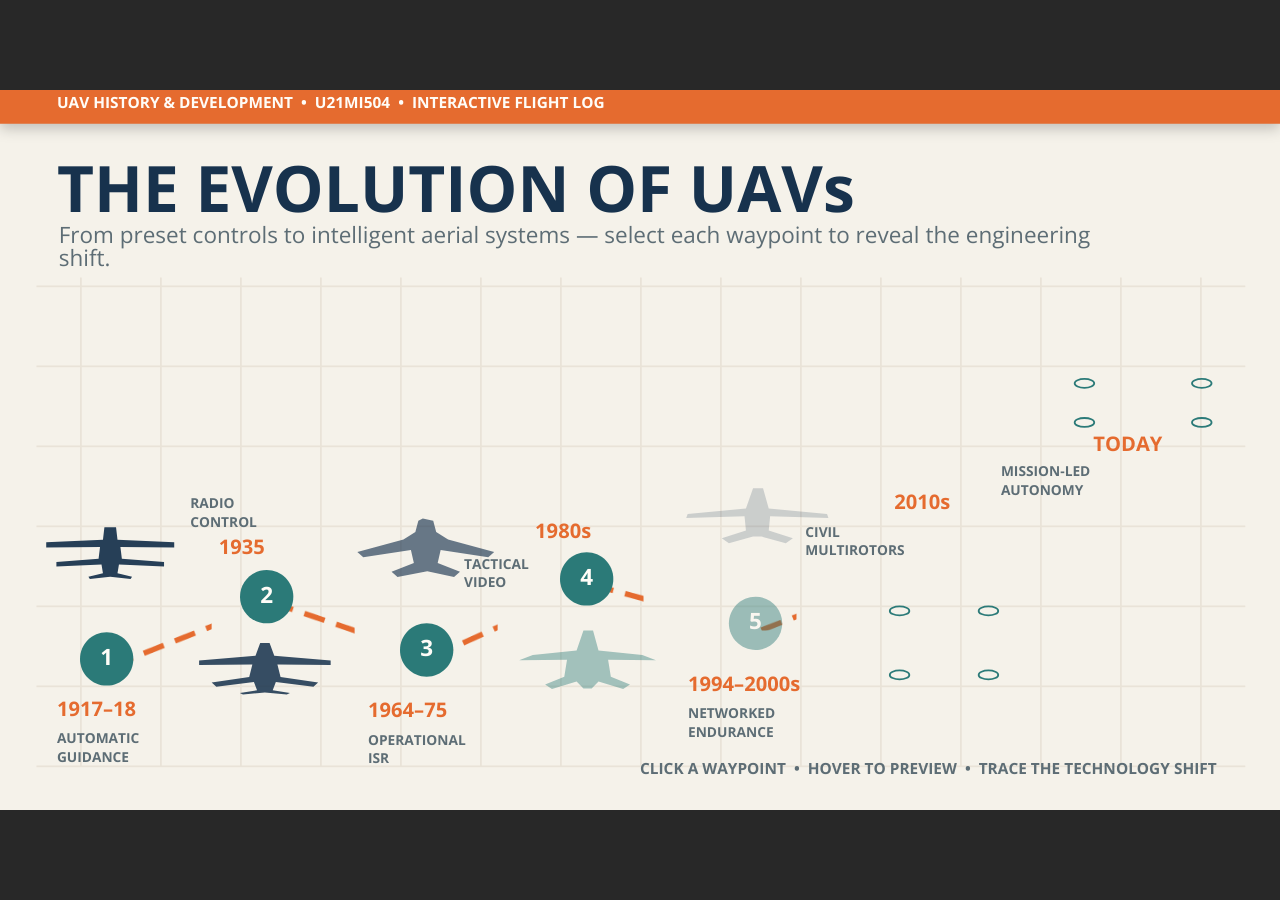
==== modules/01-uav-history/story.html @ cf92352a "Add course home page and UAV History module" ====
﻿<!doctype html>
<html lang="en-US">
<head>
  <meta charset="utf-8">
  <!-- Created using Storyline 360 x64 - http://www.articulate.com  -->
  <!-- version: 3.122.37526.0 -->
  <title>UAV HISTORY &amp; DEVELOPMENT</title>
  <meta http-equiv="x-ua-compatible" content="IE=edge"/>
  <meta name="viewport" content="width=device-width,initial-scale=1,user-scalable=no,shrink-to-fit=no,minimal-ui"/>
  <meta name="apple-mobile-web-app-capable" content="yes"/>
  <style>
    html, body { height: 100%; padding: 0; margin: 0 }
    #app { height: 100%; width: 100%; }
  </style>

  <script>
    window.DS = {};
    window.globals = {
      DATA_PATH_BASE: '',
      HAS_FRAME: true,
      HAS_SLIDE: true,

      lmsPresent: false,
      tinCanPresent: false,
      cmi5Present: false,
      aoSupport: false,
      scale: 'Scaled',
      captureRc: false,
      browserSize: 'optimal',
      bgColor: '#282828',
      features: 'DropInBase,JsInteractions,LoadPromiseUpgrade,Localization,LocalizationImage,MediaPromiseUpgrade,PlayerMemoryEnhancements,ResumePromiseUpgrade,SlideLevelScale',
      themeName: 'unified',
      preloaderColor: '#FFFFFF',
      suppressAnalytics: false,
      productChannel: 'stable',
      publishSource: 'storyline',
      aid: 'aid|cc91b83f-1be4-5f2a-9806-7412a859380a',
      cid: 'afd749f9-b940-49ea-b0d3-0748b51dc764',
      playerVersion: '3.122.37526.0',
      publishTimestamp: '2026-07-24T17:22:02.7884748Z',
      maxIosVideoElements: 10,
      connectionSettings: { message: 'You%20are%20offline.%20Trying%20to%20reconnect...', useDarkTheme: false, mode: 'disabled' },
      hasFeature: function(feature) {
        return this.features.split(',').includes(feature);
      },
      
      parseParams: function(qs) {
        if (window.globals.parsedParams != null) {
          return window.globals.parsedParams;
        }
        qs = (qs || window.location.search.substr(1)).split('+').join(' ');
        var params = {},
            tokens,
            re = /[?&]?([^=]+)=([^&]*)/g;

        while (tokens = re.exec(qs)) {
          params[decodeURIComponent(tokens[1]).trim()] =
            decodeURIComponent(tokens[2]).trim();
        }
        window.globals.parsedParams = params;
        return params;
      }

    };

    if (window.flagsUnderTest != null) {
      window.globals.features = window.flagsUnderTest.reduce((accum, feature) => {
        if (!accum.includes(feature)) {
          accum.push(feature);
        }
        return accum;
      }, window.globals.features.split(',')).join();
    }
  </script>
  <script>
    var isIe11 = ('ActiveXObject' in window || window.MSBlobBuilder != null)
      && window.msCrypto != null && !window.ActiveXObject;
    if (isIe11) {
      window.globals.unsupportedBrowser = true;
      document.write(atob('[base64]'));
    }
  </script>

  <script>
    if (window.globals.hasFeature('Localization')) {
      
      
    }
  </script>

  
  
  <script>window.THREE = { };</script>
  
</head>
<body style="background: #282828" class="cs-HTML theme-unified">
  <!-- 360 -->
  <script>!function(){var e,i=/iPhone/i,o=/iPod/i,n=/iPad/i,t=/\biOS-universal(?:.+)Mac\b/i,r=/\bAndroid(?:.+)Mobile\b/i,a=/Android/i,d=/(?:SD4930UR|\bSilk(?:.+)Mobile\b)/i,p=/Silk/i,l=/Windows Phone/i,u=/\bWindows(?:.+)ARM\b/i,b=/BlackBerry/i,s=/BB10/i,c=/Opera Mini/i,f=/\b(CriOS|Chrome)(?:.+)Mobile/i,h=/Mobile(?:.+)Firefox\b/i,v=function(e){return void 0!==e&&"MacIntel"===e.platform&&"number"==typeof e.maxTouchPoints&&e.maxTouchPoints>1&&"undefined"==typeof MSStream};e=function(e){var m={userAgent:"",platform:"",maxTouchPoints:0};e||"undefined"==typeof navigator?"string"==typeof e?m.userAgent=e:e&&e.userAgent&&(m={userAgent:e.userAgent,platform:e.platform,maxTouchPoints:e.maxTouchPoints||0}):m={userAgent:navigator.userAgent,platform:navigator.platform,maxTouchPoints:navigator.maxTouchPoints||0};var g=m.userAgent,y=g.split("[FBAN");void 0!==y[1]&&(g=y[0]),void 0!==(y=g.split("Twitter"))[1]&&(g=y[0]);var A=function(e){return function(i){return i.test(e)}}(g),w={apple:{phone:A(i)&&!A(l),ipod:A(o),tablet:!A(i)&&(A(n)||v(m))&&!A(l),universal:A(t),device:(A(i)||A(o)||A(n)||A(t)||v(m))&&!A(l)},amazon:{phone:A(d),tablet:!A(d)&&A(p),device:A(d)||A(p)},android:{phone:!A(l)&&A(d)||!A(l)&&A(r),tablet:!A(l)&&!A(d)&&!A(r)&&(A(p)||A(a)),device:!A(l)&&(A(d)||A(p)||A(r)||A(a))||A(/\bokhttp\b/i)},windows:{phone:A(l),tablet:A(u),device:A(l)||A(u)},other:{blackberry:A(b),blackberry10:A(s),opera:A(c),firefox:A(h),chrome:A(f),device:A(b)||A(s)||A(c)||A(h)||A(f)},any:!1,phone:!1,tablet:!1};return w.any=w.apple.device||w.android.device||w.windows.device||w.other.device,w.phone=w.apple.phone||w.android.phone||w.windows.phone,w.tablet=w.apple.tablet||w.android.tablet||w.windows.tablet,w}(),"object"==typeof exports&&"undefined"!=typeof module?module.exports=e:"function"==typeof define&&define.amd?define((function(){return e})):this.isMobile=e}();
    window.isMobile.apple.tablet = window.isMobile.apple.tablet ||
      (navigator.platform === 'MacIntel' && navigator.maxTouchPoints > 1);
    window.isMobile.apple.device = window.isMobile.apple.device || window.isMobile.apple.tablet;
    window.isMobile.tablet = window.isMobile.tablet || window.isMobile.apple.tablet;
    window.isMobile.any = window.isMobile.any || window.isMobile.apple.tablet;
  </script>

  <div id="focus-sink" tabindex="-1"></div>

  <div id="preso"></div>
  <script>
    (function() {

      var classTypes = [ 'desktop', 'mobile', 'phone', 'tablet' ];

      var addDeviceClasses = function(prefix, testObj) {
        var curr, i;
        for (i = 0; i < classTypes.length; i++) {
          curr = classTypes[i];
          if (testObj[curr]) {
            document.body.classList.add(prefix + curr);
          }
        }
      };

      var params = window.globals.parseParams(),
          isDevicePreview = params.devicepreview === '1',
          isPhoneOverride = params.deviceType === 'phone' || (isDevicePreview && params.phone == '1'),
          isTabletOverride = (params.deviceType === 'tablet' || isDevicePreview) && !isPhoneOverride,
          isMobileOverride = isPhoneOverride || isTabletOverride;

      var deviceView = {
        desktop: !window.isMobile.any && !isMobileOverride,
        mobile: window.isMobile.any || isMobileOverride,
        phone: isPhoneOverride || (window.isMobile.phone && !isTabletOverride),
        tablet: isTabletOverride || window.isMobile.tablet
      };

      window.globals.deviceView = deviceView;
      window.isMobile.desktop = !window.isMobile.any;
      window.isMobile.mobile = window.isMobile.any;

      addDeviceClasses('view-', deviceView);

    })();
  </script>
  
  <script src='story_content/triggers.js' type=text/javascript></script>
<script src='story_content/user.js' type=text/javascript></script>
  <div class="slide-loader"></div>

  <script>
    var doc = document, loader = doc.body.querySelector('.slide-loader'); [ 1, 2, 3 ].forEach(function(n) { var d = doc.createElement('div'); d.style.backgroundColor = window.globals.preloaderColor; d.classList.add('mobile-loader-dot'); d.classList.add('dot' + n); loader.appendChild(d); });
  </script>

  <div class="mobile-load-title-overlay" style="display: none">
    <div class="mobile-load-title">UAV HISTORY &amp; DEVELOPMENT</div>
  </div>

  <div class="mobile-chrome-warning"></div>

  
<style>
  .warn-connection-dialog {
    display: none;
    background: transparent;
    pointer-events: all;
    position: fixed;
    left: 0;
    top: 0;
    width: 100%;
    height: 100%;
    z-index: 999;
  }

  .warn-connection-content {
    pointer-events: all;
    border-radius: 4px;
    background: white;
    border: 1px solid #E7E7E7;
    color: #333333;
    box-shadow: 0 2px 4px rgba(0, 0, 0, 0.25);
    transition: all 150ms ease-out;
    position: absolute;
    white-space: nowrap;
  }

  .view-phone.is-landscape .warn-connection-content {
    left: 23px;
    bottom: 23px;
  }

  .view-tablet.is-landscape .warn-connection-content {
    left: 50%;
    top: 20px;
    transform: translateX(-50%);
  }

  .view-mobile.is-portrait .warn-connection-content {
    transform: translate(-50%, calc(-100% - 15px));
  }

  .warn-connection-content p {
    display: inline-block;
    margin: 0 8px 0 0;
    line-height: 33px;
    font-size: 11px;
  }

  .warn-connection-content svg {
    position: relative;
    vertical-align: middle;
    margin: 0 2px 2px 8px;
  }

  .view-desktop .warn-connection-content {
    left: 1.5em;
    bottom: 1.5em;
  }

  .view-desktop .warn-connection-content p {
    font-size: 1.1em;
  }

  .is-offline .warn-connection-dialog {
    display: block;
  }

  .is-offline .cs-panel * {
    pointer-events: none !important;
  }

  .is-offline .cs-panel {
    pointer-events: all !important;
  }

  .is-offline #nav-controls * {
    pointer-events: none !important;
  }

  .is-offline #nav-controls {
    pointer-events: all !important;
  }
</style>

<div class="warn-connection-dialog" role="alertdialog" aria-modal="true" tabindex="0" aria-labelledby="warn-connection-message">
  <div class="warn-connection-content">
    <svg width="17" height="15" viewBox="0 0 17 15" xmlns="http://www.w3.org/2000/svg">
      <path fill="#8F0000" stroke="white" d="M16.07,12.98 L15.88,12.23 L9.51,1.21 C8.97,0.26,7.6,0.26,7.06,1.21 L0.69,12.23 C0.15,13.16,0.81,14.36,1.91,14.36 H14.65 C15.47,14.36,16.05,13.7,16.07,12.98 Z"/>
      <path fill="white" stroke="white" d="M8.58,5.5 C8.35,5.28,8.5,5.35,8.21,5.32 C8.09,5.35,7.97,5.49,7.96,5.67 C7.97,5.79,7.98,5.92,7.98,6.04 L7.98,6.04 C7.99,6.17,8,6.31,8.01,6.43 L8.01,6.44 C8.03,6.92,8.06,7.41,8.09,7.9 L8.09,7.9 C8.12,8.39,8.14,8.88,8.17,9.37 C8.17,9.39,8.18,9.42,8.2,9.44 C8.23,9.46,8.25,9.47,8.28,9.47 C8.31,9.47,8.34,9.46,8.35,9.44 C8.37,9.43,8.38,9.4,8.39,9.35 L8.39,9.34 C8.39,9.24,8.4,9.15,8.4,9.05 L8.4,9.05 C8.41,8.96,8.41,8.86,8.42,8.75 C8.43,8.44,8.45,8.12,8.47,7.81 L8.47,7.81 C8.49,7.49,8.51,7.18,8.53,6.87 C8.55,6.46,8.56,6.05,8.59,5.64 L8.6,5.62 C8.6,5.57,8.59,5.53,8.58,5.5 L8.21,5.32 Z"/>
      <circle fill="white" stroke="white" cx="8.3" cy="11.35" r="0.3"/>
    </svg>
    <p id="warn-connection-message">You are offline. Trying to reconnect...</p>
  </div>
</div>

<script>
  (function() {
    window.DS.connection = {
      warningShown: false,
      assets: {},
      loadingAssetGroup: false,
      retryDelay: 500
    };

    var connectionSettings = window.globals.connectionSettings || {};

    var useConnectionMessages = window.AbortController != null &&
      window.location.protocol != 'file:' &&
      connectionSettings.mode === 'normal';

    window.DS.connection.useConnectionMessages = useConnectionMessages;

    var assetCount = 0;
    var checkLoadedId;


    if (useConnectionMessages && connectionSettings != null) {
      var contentEl = document.querySelector('.warn-connection-content');
      var messageEl = contentEl.querySelector('p');

      if (connectionSettings.useDarkTheme) {
        contentEl.style.borderColor = '#BABBBA';
        contentEl.style.backgroundColor = '#282828';
        contentEl.style.color = '#FFFFFF';
      }

      if (connectionSettings.message != null) {
        messageEl.textContent = window.decodeURIComponent(connectionSettings.message);
      }
    }

    function checkAssetsReady() {
      for (var i in DS.connection.assets) {
        if (!DS.connection.assets[i].success) {
          return false;
        }
      }
      return true;
    }

    function stopAssetGroup() {
      if (!useConnectionMessages) { return; }

      assetCount = 0;

      DS.connection.oldAssetGroup = DS.connection.assets;
      DS.connection.assets = {};
      DS.connection.loadingAssetGroup = false;
      clearInterval(checkLoadedId);
    }

    function startAssetGroup() {
      if (!useConnectionMessages) { return; }
      var ticks = 0;
      clearInterval(checkLoadedId);
      checkLoadedId = setInterval(function() {
        var loaded = 0;
        if (assetCount === 0 && loaded === 0) {
          clearInterval(checkLoadedId);
          return;
        }

        for (var i in DS.connection.assets) {
          if (DS.connection.assets[i].success) {
            loaded++;
          }
        }

        if (assetCount === loaded && checkAssetsReady()) {
          for (var i in DS.connection.assets) {
            if (DS.connection.assets[i].action) {
              DS.connection.assets[i].action();
            }
          }
          hideWarning();
          stopAssetGroup();
        }
      }, 100)
    }

    function requiredAsset(url, action, retry, type) {
      if (!useConnectionMessages) { return; }
      if (DS.connection.assets[url]) { return; }

      DS.connection.assets[url] = {
        success: false, action: action, retry: retry, type: type
      };
      assetCount = Object.keys(DS.connection.assets).length;
      if (!DS.connection.loadingAssetGroup) {
        startAssetGroup();
      }
      DS.connection.loadingAssetGroup = true;
    }

    function assetLoaded(url) {
      if (!useConnectionMessages) { return; }
      if (DS.connection.assets[url]) {
        DS.connection.assets[url].success = true;
      }
    }

    function assetFailed(url) {
      if (!useConnectionMessages) { return; }
      if (!DS.connection.assets[url]) {
        if (/\.js$/.test(url) && url.indexOf('transcripts') === -1) {
          setTimeout(function() {
            if (DS.connection.lastSlideLoaded != null) {
              DS.connection.lastSlideLoaded();
            }
          }, DS.connection.retryDelay);
        }
        return;
      }
      if (!DS.connection.warningShown) { showWarning(); }
      if (DS.connection.assets[url].retry) {
        setTimeout(function() {
          if (!DS.connection.assets[url].success) {
            DS.connection.assets[url].retry()
          }
        }, DS.connection.retryDelay);
      }
    }

    function hideWarning() {
      document.body.classList.remove('is-offline');
      DS.connection.warningShown = false;
      enableKeys();
    }
    DS.connection.hideWarning = hideWarning

    function showWarning(btn) {
      document.body.classList.add('is-offline')
      DS.connection.warningShown = true;
      updateWarningPosition();
      disableKeys();
    }

    function updateWarningPosition() {
      if (!DS.connection.warningShown) {
        return;
      }

      var isPortrait = document.body.classList.contains('is-portrait');
      var isMobile = document.body.classList.contains('view-mobile');
      var warningEl = document.querySelector('.warn-connection-content');

      if (isPortrait && isMobile) {
        var slide = document.querySelector('.primary-slide');
        var slideRect = slide != null
          ? slide.getBoundingClientRect()
          : { top: window.innerHeight, left: 0, width: window.innerWidth };

        warningEl.style.top = `${slideRect.top}px`
        warningEl.style.left = `${slideRect.left + slideRect.width / 2}px`
      } else {
        warningEl.style.top = null;
        warningEl.style.left = null;
      }

      window.requestAnimationFrame(updateWarningPosition);
    }

    function onDisableKeyDown(e) {
      e.preventDefault();
      e.stopImmediatePropagation();
    }

    function onDisableKeyUp(e) {
      e.preventDefault();
      e.stopImmediatePropagation();
    }

    var accStyle = document.createElement('style');
    var warnDialogEl = document.querySelector('.warn-connection-dialog');

    function disableKeys() {
      if (DS.views && DS.views.nsStack && DS.views.nsStack.length === 1) {
        DS.views.nsStack[0].tabReachable = false
        DS.views.nsStack[0].updateTabIndex(true);
      }

      accStyle.innerHTML = '.acc-shadow-dom { display: none; }';
      document.body.appendChild(accStyle);

      warnDialogEl.parentNode.append(warnDialogEl);
      warnDialogEl.focus();
    }

    function enableKeys() {
      accStyle.remove();
      if (DS.views && DS.views.nsStack && DS.views.nsStack.length === 1 && DS.views.nsStack[0].name === '_frame') {
        DS.views.nsStack[0].tabReachable = true;
        DS.views.nsStack[0].updateTabIndex();
      }
    }

    // these will all be noops if the feature flag isn't set in
    // the data and `window.globals.features`
    DS.connection.requiredAsset = requiredAsset;
    DS.connection.assetLoaded = assetLoaded;
    DS.connection.assetFailed = assetFailed;
    DS.connection.stopAssetGroup = stopAssetGroup;
    DS.connection.startAssetGroup = startAssetGroup;
  })();
</script>


  <script>
    
    if (window.autoSpider && window.vInterfaceObject) {
      document.querySelector('.mobile-load-title-overlay').style.display = 'none';
    }
  </script>

  

  <link rel="stylesheet" href="html5/data/css/output.min.css" data-noprefix/>
</body>
<script src="html5/lib/scripts/bootstrapper.min.js"></script>
</html>
---- modules/01-uav-history/html5/data/css/output.min.css ----
@font-face {
  font-family: 'LatoBold Charset1_ Bold5F6ADFC4';
  src: url('[data-uri]');
  font-style: normal;
  font-weight: bold;
}
@font-face {
  font-family: 'Lato Charset1_ 6gY0R5XhCE17A0AB';
  src: url('[data-uri]');
  font-style: normal;
  font-weight: normal;
}
@font-face {
  font-family: 'Open SansBold CharsBold7820723D';
  src: url('[data-uri]');
  font-style: normal;
  font-weight: bold;
}
@font-face {
  font-family: 'Open Sans Charset1_ 6C039D25CE5';
  src: url('[data-uri]');
  font-style: normal;
  font-weight: normal;
}
@font-face {
  font-family: 'Open Sans Charset0_v9TY33EDE6F2';
  src: url('[data-uri]');
  font-style: normal;
  font-weight: normal;
}
@font-face {
  font-family: 'Open SansBold CharsBoldE47A47C6';
  src: url('[data-uri]');
  font-style: normal;
  font-weight: bold;
}
.cs-HTML {
  background: rgba(40, 40, 40, 1);
}
.cs-npnxnanbnsnfns00000000001 .cs-infopanel  {
  box-shadow: 0 1px 0 rgba(0, 0, 0, 0);
  background: rgba(255, 255, 255, 1);
}
.cs-npnxnanbnsnfns00000000001 .cs-infopanel .cs-link {
  color: rgba(186, 187, 186, 1);
}
.cs-npnxnanbnsnfns00000000001 .cs-infopanel .cs-link:hover {
  color: rgba(255, 255, 255, 1);
}
.cs-npnxnanbnsnfns00000000001 .cs-infopanel .cs-name {
  color: rgba(68, 68, 68, 1);
}
.cs-npnxnanbnsnfns00000000001 .cs-infopanel .cs-title {
  color: rgba(153, 153, 153, 1);
}
.cs-npnxnanbnsnfns00000000001 .cs-infopanelpopup  {
  box-shadow: 0 1px 0 rgba(0, 0, 0, 0);
  background: rgba(0, 0, 0, 0);
}
.cs-npnxnanbnsnfns00000000001 .cs-infopanelpopup .cs-link {
  color: rgba(255, 0, 0, 1);
}
.cs-npnxnanbnsnfns00000000001 .cs-infopanelpopup .cs-link:hover {
  color: rgba(255, 255, 255, 1);
}
.cs-npnxnanbnsnfns00000000001 .cs-infopanelpopup .cs-name {
  color: rgba(255, 255, 255, 1);
}
.cs-npnxnanbnsnfns00000000001 .cs-infopanelpopup .cs-bio {
  color: rgba(186, 187, 186, 1);
}
.cs-npnxnanbnsnfns00000000001 .cs-timer  {
  color: rgba(186, 187, 186, 1);
}
.cs-npnxnanbnsnfns00000000001 .cs-duration stop:first-child {
  stop-color: rgba(60, 60, 60, 1);
}
.cs-npnxnanbnsnfns00000000001 .cs-duration stop:last-child {
  stop-color: rgba(60, 60, 60, 1);
}
.cs-npnxnanbnsnfns00000000001 .cs-elapsed stop:first-child {
  stop-color: rgba(254, 227, 71, 1);
}
.cs-npnxnanbnsnfns00000000001 .cs-elapsed stop:last-child {
  stop-color: rgba(254, 227, 71, 1);
}
.cs-npnxnanbnsnfns00000000001 .cs-timer .cs-pie .cs-innerstroke {
  stroke: rgba(199, 199, 199, 1);
}
.cs-npnxnanbnsnfns00000000001 .cs-timer .cs-pie .cs-innerborder {
  stroke: rgba(255, 255, 255, 1);
}
.cs-npnxnanbnsnfns00000000001 .cs-window  {
  box-shadow: 0 8px 5px rgba(0, 0, 0, 0.2);
  border-color: rgba(49, 99, 0, 0);
  background: rgba(33, 33, 33, 1);
  color: rgba(248, 248, 248, 1);
}
.cs-npnxnanbnsnfns00000000001 .cs-window .cs-diva {
  border-color: rgba(78, 78, 78, 1);
}
.cs-npnxnanbnsnfns00000000001 .cs-window .cs-divb {
  border-color: rgba(78, 78, 78, 0);
}
.cs-npnxnanbnsnfns00000000001 .cs-editor .cs-editor-slide {
  color: rgba(226, 226, 226, 1);
}
.cs-npnxnanbnsnfns00000000001 .cs-editor .cs-editor-html {
  color: rgba(186, 187, 186, 1);
}
.cs-npnxnanbnsnfns00000000001 .cs-editor .cs-editor-button {
  text-shadow: 0 1px 0 rgba(0, 0, 0, 0);
  color: rgba(255, 255, 255, 1);
  border-color: rgba(211, 211, 211, 1);
  background: rgba(34, 34, 34, 1);
}
.cs-npnxnanbnsnfns00000000001 .cs-editor .cs-editor-button:hover {
  background: rgba(68, 68, 68, 1);
}
.cs-npnxnanbnsnfns00000000001 .cs-editor .cs-editor-button:active {
  background: rgba(68, 68, 68, 1);
}
.cs-npnxnanbnsnfns00000000001 .cs-listitem  {
  color: rgba(186, 187, 186, 1);
  border-color: none;
  border: 1px solid transparent;
}
.cs-npnxnanbnsnfns00000000001 .cs-listitem:hover {
  background: rgba(255, 255, 255, 0.06);
  border-color: rgba(108, 108, 108, 1) !important;
  border-width: 1px;
  border-radius: 2px;
  border-style: solid;
  box-sizing: border-box;
}
.cs-npnxnanbnsnfns00000000001 .cs-listitem.hover {
  background: rgba(255, 255, 255, 0.06);
  border-color: rgba(108, 108, 108, 1) !important;
  border-width: 1px;
  border-radius: 2px;
  border-style: solid;
  box-sizing: border-box;
}
.cs-npnxnanbnsnfns00000000001 .cs-glossary  {
  color: rgba(186, 187, 186, 1);
}
.cs-npnxnanbnsnfns00000000001 .cs-glossary .cs-scrolling-panel {
  background: rgba(0, 0, 0, 0);
}
.cs-npnxnanbnsnfns00000000001 .cs-glossary .cs-term.cs-selected .cs-choice-list-trigger {
  color: rgba(255, 255, 255, 1);
  background: rgba(255, 255, 255, 1);
}
.cs-npnxnanbnsnfns00000000001 .cs-glossary .cs-term.cs-selected .cs-choice-list-trigger:focus {
  color: rgba(255, 255, 255, 1);
  background: rgba(255, 255, 255, 1);
}
.cs-npnxnanbnsnfns00000000001 .cs-glossary .cs-term:hover .cs-choice-list-trigger {
  background: rgba(186, 187, 186, 1);
}
.cs-npnxnanbnsnfns00000000001 .cs-glossary .cs-term.hover .cs-choice-list-trigger {
  background: rgba(186, 187, 186, 1);
}
.cs-npnxnanbnsnfns00000000001 .cs-glossary .cs-term .cs-choice-list-trigger:focus {
  background: rgba(186, 187, 186, 1);
}
.cs-npnxnanbnsnfns00000000001 .cs-glossary .cs-diva {
  border-color: rgba(0, 0, 0, 0);
}
.cs-npnxnanbnsnfns00000000001 .cs-glossary .cs-divb {
  border-color: rgba(0, 0, 0, 0);
}
.cs-npnxnanbnsnfns00000000001 .cs-glossary .cs-divc {
  border-color: rgba(0, 0, 0, 0);
}
.cs-npnxnanbnsnfns00000000001 .cs-glossary .cs-heading {
  color: rgba(248, 248, 248, 1);
  font-weight: 700;
}
.note-content p span {
  color: rgba(186, 187, 186, 1);
  line-height: 1.4em;
  font-size: 103.769%;
}
.cs-npnxnanbnsnfns00000000001 .cs-resource .cs-separator {
  border-color: rgba(0, 0, 0, 0);
}
.cs-npnxnanbnsnfns00000000001 .cs-outline  {
  color: rgba(45, 45, 45, 1);
}
.cs-npnxnanbnsnfns00000000001 .cs-outline .cs-diva {
  border-color: rgba(0, 0, 0, 0);
}
.cs-npnxnanbnsnfns00000000001 .cs-outline .cs-divb {
  border-color: rgba(0, 0, 0, 0);
}
.cs-npnxnanbnsnfns00000000001 .cs-outline .cs-divc {
  border-color: rgba(0, 0, 0, 0);
}
.cs-npnxnanbnsnfns00000000001 .cs-outline .cs-search-filter:hover {
  color: rgba(0, 0, 0, 0);
}
.cs-npnxnanbnsnfns00000000001 .cs-outline .cs-search-filter.hover {
  color: rgba(0, 0, 0, 0);
}
.cs-npnxnanbnsnfns00000000001 .cs-transcript  {
  color: rgba(255, 255, 255, 1);
}
.cs-npnxnanbnsnfns00000000001 .cs-transcript .cs-div {
  border-color: rgba(0, 0, 0, 0);
}
.cs-npnxnanbnsnfns00000000001 .cs-tabs:not(.topmenu-item) {
  color: rgba(248, 248, 248, 1);
}
.cs-npnxnanbnsnfns00000000001 .cs-tabs .cs-inner-button:not(.topmenu-item) {
  text-shadow: 0 1px 0 rgba(0, 0, 0, 0);
}
.cs-npnxnanbnsnfns00000000001 .cs-tabs:hover:not(.topmenu-item) {
  color: rgba(248, 248, 248, 1);
}
.cs-npnxnanbnsnfns00000000001 .cs-tabs.cs-selected {
  background: rgba(0, 0, 0, 0);
  color: rgba(248, 248, 248, 1);
}
.cs-npnxnanbnsnfns00000000001 .cs-seekcontrol  {
  background: rgba(0, 0, 0, 0);
  border-color: rgba(0, 0, 0, 0);
}
.cs-npnxnanbnsnfns00000000001 .cs-seekcontrol .cs-button:hover .cs-icon {
  fill: rgba(255, 255, 255, 1);
}
.cs-npnxnanbnsnfns00000000001 .cs-seekcontrol .cs-button.hover .cs-icon {
  fill: rgba(255, 255, 255, 1);
}
.cs-npnxnanbnsnfns00000000001 .cs-seekcontrol .cs-button .cs-icon-shadow {
  fill: rgba(0, 0, 0, 0);
}
.cs-npnxnanbnsnfns00000000001 .cs-seekcontrol .cs-button .cs-icon {
  fill: rgba(180, 180, 180, 1);
}
.cs-npnxnanbnsnfns00000000001 .cs-seekcontrol .cs-seek .cs-fill {
  background: rgba(255, 255, 255, 0.6);
}
.cs-npnxnanbnsnfns00000000001 .cs-seekcontrol .cs-seek {
  background: rgba(108, 108, 108, 1);
  border-color: rgba(0, 0, 0, 0);
}
.cs-npnxnanbnsnfns00000000001 .cs-searchinput .cs-input {
  color: rgba(186, 187, 186, 1);
  border-color: rgba(0, 0, 0, 0);
  background: rgba(255, 255, 255, 0.06);
}
.cs-npnxnanbnsnfns00000000001 .cs-searchinput .cs-input:focus {
  color: rgba(248, 248, 248, 1);
  background: rgba(41, 41, 41, 1);
}
.cs-npnxnanbnsnfns00000000001 .cs-searchinput .cs-input:hover {
  box-shadow: inset 0 0 1px 0 rgba(69, 126, 19, 0);
}
.cs-npnxnanbnsnfns00000000001 .cs-searchinput .cs-input.hover {
  box-shadow: inset 0 0 1px 0 rgba(69, 126, 19, 0);
}
.cs-npnxnanbnsnfns00000000001 .cs-searchinput .cs-button .cs-icon {
  fill: rgba(186, 187, 186, 1);
}
.cs-npnxnanbnsnfns00000000001 .cs-searchinput .cs-button:hover {
  fill: rgba(63, 133, 0, 1);
}
.cs-npnxnanbnsnfns00000000001 .cs-searchinput .cs-button.hover {
  fill: rgba(63, 133, 0, 1);
}
.cs-npnxnanbnsnfns00000000001 .cs-menu  {
  box-shadow: 0 1px 0 rgba(0, 0, 0, 0);
  background: rgba(33, 33, 33, 1);
}
.cs-npnxnanbnsnfns00000000001 .cs-topmenu-item.active .cs-tab {
  background: rgba(33, 33, 33, 1);
}
.cs-npnxnanbnsnfns00000000001 .cs-logo  {
  box-shadow: 0 1px 0 rgba(37, 75, 0, 1);
  background: rgba(255, 255, 255, 0);
}
.cs-npnxnanbnsnfns00000000001 .cs-checkbox  {
  color: rgba(255, 255, 255, 1);
}
.cs-npnxnanbnsnfns00000000001 .cs-checkbox:hover {
  border-color: rgba(175, 221, 130, 1);
}
.cs-npnxnanbnsnfns00000000001 .cs-checkbox.hover {
  border-color: rgba(175, 221, 130, 1);
}
.cs-npnxnanbnsnfns00000000001 .cs-checkbox .cs-box {
  color: rgba(255, 255, 255, 1);
  border-color: rgba(42, 83, 0, 1);
}
.cs-npnxnanbnsnfns00000000001 .cs-checkbox .cs-box:checked::after {
  color: rgba(43, 196, 0, 1);
}
.cs-npnxnanbnsnfns00000000001 .cs-button  {
  text-shadow: 0 1px 0 rgba(0, 0, 0, 0);
  color: rgba(186, 187, 186, 1);
  border-color: rgba(0, 0, 0, 0);
  background: rgba(0, 0, 0, 0);
  box-shadow: 0 1px 0 rgba(0, 0, 0, 0);
}
.cs-npnxnanbnsnfns00000000001 .cs-button .cs-icon {
  fill: rgba(186, 187, 186, 1);
}
.cs-npnxnanbnsnfns00000000001 .cs-button .cs-icon-shadow {
  fill: rgba(0, 0, 0, 0);
}
.cs-npnxnanbnsnfns00000000001 .cs-button:hover {
  background: rgba(248, 248, 248, 1);
}
.cs-npnxnanbnsnfns00000000001 .cs-button.hover {
  background: rgba(248, 248, 248, 1);
}
.cs-npnxnanbnsnfns00000000001 .cs-button:active {
  background: rgba(0, 0, 0, 0);
}
.cs-npnxnanbnsnfns00000000001 .cs-button.cs-disabled:hover {
  background: rgba(0, 0, 0, 0);
}
.cs-npnxnanbnsnfns00000000001 .cs-button.cs-disabled.hover {
  background: rgba(0, 0, 0, 0);
}
.cs-npnxnanbnsnfns00000000001 .cs-button.cs-disabled:active {
  background: rgba(0, 0, 0, 0);
}
.cs-npnxnanbnsnfns00000000001 .cs-button.cs-volume:hover {
  background: rgba(0, 0, 0, 0);
}
.cs-npnxnanbnsnfns00000000001 .cs-button.cs-volume.hover {
  background: rgba(0, 0, 0, 0);
}
.cs-npnxnanbnsnfns00000000001 .cs-button.cs-volume:active {
  background: rgba(0, 0, 0, 0);
}
.cs-npnxnanbnsnfns00000000001.cs-base  {
  color: rgba(186, 187, 186, 1);
  border-color: rgba(40, 40, 40, 1);
  background: rgba(40, 40, 40, 1);
}
.cs-npnxnanbnsnfns00000000001.cs-base .cs-separator .cs-diva {
  background: rgba(69, 69, 69, 1);
}
.cs-npnxnanbnsnfns00000000001.cs-base .cs-separator .cs-divb {
  background: rgba(0, 0, 0, 0);
}
.cs-npnxnanbnsnfns00000000001.cs-base .cs-topmenu-item.active .cs-tab {
  border-color: rgba(69, 69, 69, 1);
}
.cs-npnxnanbnsnfns00000000001.cs-base .cs-topmenu-item.active .cs-panel {
  border-color: rgba(69, 69, 69, 1);
}
.cs-npnxnanbnsnfns00000000001.cs-base .cs-left {
  background: rgba(33, 33, 33, 1);
}
.cs-npnxnanbnsnfns00000000001.cs-base .cs-area-primary .cs-slide-container {
  background: rgba(40, 40, 40, 1);
}
.cs-npnxnanbnsnfns00000000001.cs-base.cs-custom-theme .cs-brandhighlight-bg {
  background: rgba(23, 50, 77, 1) !important;
}
.cs-npnxnanbnsnfns00000000001.cs-base.cs-custom-theme .cs-brandhighlight-secondary-bg {
  background: rgba(255, 255, 255, 1) !important;
}
.cs-npnxnanbnsnfns00000000001.cs-base.cs-custom-theme .cs-brandhighlight-border {
  border-color: rgba(23, 50, 77, 1) !important;
}
.cs-npnxnanbnsnfns00000000001.cs-base.cs-custom-theme .cs-brandhighlight-text {
  color: rgba(23, 50, 77, 1) !important;
}
.cs-npnxnanbnsnfns00000000001.cs-base.cs-custom-theme .cs-brandhighlight-fill {
  fill: rgba(23, 50, 77, 1) !important;
}
.cs-npnxnanbnsnfns00000000001.cs-base.cs-custom-theme .cs-listitem.cs-selected {
  background-color: rgba(255, 255, 255, 0.06) !important;
}
.cs-npnxnanbnsnfns00000000001 .cs-volume::-moz-range-thumb {
  border-color: rgba(43, 85, 0, 1);
  box-shadow: inset 0 0 1px 0 rgba(43, 85, 0, 1);
  background: rgba(255, 255, 255, 1);
}
.cs-npnxnanbnsnfns00000000001 .cs-volume::-ms-thumb {
  border-color: rgba(43, 85, 0, 1);
  box-shadow: inset 0 0 1px 0 rgba(43, 85, 0, 1);
  background: rgba(255, 255, 255, 1);
}
.cs-npnxnanbnsnfns00000000001 .cs-volume::-webkit-slider-thumb {
  border-color: rgba(43, 85, 0, 1);
  box-shadow: inset 0 0 1px 0 rgba(43, 85, 0, 1);
  background: rgba(255, 255, 255, 1);
}
.cs-npnxnanbnsnfns00000000001 .cs-volume::-moz-range-track {
  border-color: rgba(66, 140, 1, 1);
  background: rgba(108, 108, 108, 1);
}
.cs-npnxnanbnsnfns00000000001 .cs-volume::-ms-track {
  border-color: rgba(66, 140, 1, 1);
  background: rgba(108, 108, 108, 1);
}
.cs-npnxnanbnsnfns00000000001 .cs-volume::-webkit-slider-runnable-track {
  border-color: rgba(66, 140, 1, 1);
  background: rgba(108, 108, 108, 1);
}
body.show-focus .tab-focus-box {
  box-shadow: 0 0 0 1px rgba(255, 255, 0, 1), 0 0 0 3px rgba(0, 32, 96, 1), 0 0 5px 5px rgba(255, 255, 0, 1);
  border-color: transparent;
  outline: 2px transparent solid;
}
.skipnav {
  box-shadow: 0 0 0 1px rgba(255, 255, 0, 1), 0 0 0 3px rgba(0, 32, 96, 1), 0 0 5px 5px rgba(255, 255, 0, 1);
  border-color: transparent;
  outline: 2px transparent solid;
}
.cs-npnxnanbnsnfns00000000001 .cs-listitem:hover {
  color: none;
}
.cs-npnxnanbnsnfns00000000001 .cs-listitem.hover {
  color: none;
}
.cs-npnxnanbnsnfns00000000001 .cs-listitem.cs-viewed {
  color: #BABBBA;
}
.cs-npnxnanbnsnfns00000000001 .cs-listitem {
  color: #BABBBA;
}
.cs-npnxnanbnsnfns00000000001 .cs-listitem:hover .cs-icon-carrot * {
  fill: none;
}
.cs-npnxnanbnsnfns00000000001 .cs-listitem.hover .cs-icon-carrot * {
  fill: none;
}
.cs-npnxnanbnsnfns00000000001 .cs-listitem .cs-icon-carrot {
  color: none;
  top: calc(3px);
}
.cs-npnxnanbnsnfns00000000001 .cs-listitem .cs-icon-carrot .cs-shadow {
  color: #F8F8F8;
}
.cs-npnxnanbnsnfns00000000001 .item-collapsible .is-scene {
  color: #F8F8F8 !important;
  font-weight: 700;
}
.cs-npnxnanbnsnfns00000000001 .is-scene .cs-icon-carrot * {
  color: #F8F8F8 !important;
  font-weight: 700;
}
.cs-npnxnanbnsnfns00000000001 .is-scene:not(.outline-links-collapse) > a {
  color: #F8F8F8;
}
.cs-npnxnanbnsnfns00000000001 .is-scene:not(.outline-links-collapse) .cs-icon-carrot * {
  fill: none !important;
  color: #F8F8F8 !important;
}
.cs-npnxnanbnsnfns00000000001 .tabs, .cs-npnxnanbnsnfns00000000001 .cs-logo {
  border-bottom: 1px solid rgba(108, 108, 108, 1);
}
.cs-npnxnanbnsnfns00000000001 .area-secondary-wrapper:after {
  background-image: url('[data-uri]');
  background-size: 100%;
}
.cs-npnxnanbnsnfns00000000001 .panel-footer {
  background: #212121;
}
.cs-npnxnanbnsnfns00000000001 #outline-search {
  background: rgba(255, 255, 255, 0.06);
  border-color: rgba(108, 108, 108, 1);
  border-width: 1px;
  border-style: solid;
}
.cs-npnxnanbnsnfns00000000001 .topmenu-panel #outline-search {
  background: #545454;
}
.cs-npnxnanbnsnfns00000000001 .search-icon circle, .cs-npnxnanbnsnfns00000000001 .search-icon path {
  stroke: #BABBBA;
}
.cs-npnxnanbnsnfns00000000001 #outline-search input[type   =search] {
  color: #F8F8F8;
}
.cs-npnxnanbnsnfns00000000001 #outline-search ::-webkit-input-placeholder {
  color: #BABBBA !important;
}
.cs-npnxnanbnsnfns00000000001 #outline-search :-ms-input-placeholder {
  color: #BABBBA !important;
}
.cs-npnxnanbnsnfns00000000001 #outline-search ::-moz-placeholder {
  color: #BABBBA !important;
  opacity: 1;
}
.cs-npnxnanbnsnfns00000000001 .cs-topmenu-item.active, body:not(.is-touchable-tablet) .cs-npnxnanbnsnfns00000000001 .cs-topmenu-item:hover {
  color: #F8F8F8;
}
.cs-npnxnanbnsnfns00000000001 .cs-topmenu-item.button-tapped {
  color: #F8F8F8;
}
.cs-npnxnanbnsnfns00000000001 .cs-topmenu-item.active .cs-tab, .cs-npnxnanbnsnfns00000000001 .cs-topmenu-item .cs-tab {
  background: transparent !important;
  border: none !important;
}
.cs-npnxnanbnsnfns00000000001 .top-tabs-drop-icon div {
  background: #BABBBA;
}
.cs-npnxnanbnsnfns00000000001 .cs-panel.topmenu-panel .panel-content, .cs-npnxnanbnsnfns00000000001 .top-tabs-drop {
  background: #212121;
}
.cs-npnxnanbnsnfns00000000001 .cs-topmenu-item.active .cs-panel {
  background: #212121;
}
.cs-npnxnanbnsnfns00000000001 .cs-menu.topmenu-panel, .cs-npnxnanbnsnfns00000000001 .top-tabs-drop {
  border: 1px solid rgba(69, 69, 69, 1) !important;
  border-radius: 3px;
}
.cs-npnxnanbnsnfns00000000001 .resources .resources-list a:hover {
  background: rgba(255, 255, 255, 0.06);
}
body:not(.is-touchable-tablet) .cs-npnxnanbnsnfns00000000001 .resources .resources-list a:hover {
  background: rgba(255, 255, 255, 0.06);
}
.cs-npnxnanbnsnfns00000000001 .resources .resources-list a.hover {
  background: rgba(255, 255, 255, 0.06);
}
body:not(.is-touchable-tablet) .cs-npnxnanbnsnfns00000000001 .resources .resources-list a.hover {
  background: rgba(255, 255, 255, 0.06);
}
.cs-npnxnanbnsnfns00000000001 .resources .resources-list a.button-tapped {
  background: rgba(255, 255, 255, 0.06);
}
.cs-npnxnanbnsnfns00000000001 .cs-icon path, .cs-npnxnanbnsnfns00000000001 .cs-icon rect, .cs-npnxnanbnsnfns00000000001 .cs-icon polygon, .cs-npnxnanbnsnfns00000000001 .menu-icon-wrapper.menu-icon-wrapper-hover path {
  fill: #BABBBA;
}
.cs-npnxnanbnsnfns00000000001 .cs-icon .icon-stroke-only {
  fill: none !important;
  stroke: #BABBBA !important;
}
body:not(.is-touchable-tablet) .cs-npnxnanbnsnfns00000000001 .cs-button:hover .cs-icon path, body:not(.is-touchable-tablet) .cs-npnxnanbnsnfns00000000001 .cs-button:hover .cs-icon rect, body:not(.is-touchable-tablet) .cs-npnxnanbnsnfns00000000001 .cs-button:hover .cs-icon polygon {
  fill: #F8F8F8;
}
body:not(.is-touchable-tablet) .cs-npnxnanbnsnfns00000000001 .cs-tabs:hover .search-icon circle, body:not(.is-touchable-tablet) .cs-npnxnanbnsnfns00000000001 .cs-tabs:hover .search-icon path {
  stroke: #F8F8F8;
}
.cs-npnxnanbnsnfns00000000001 .cs-button.button-tapped .cs-icon path, .cs-npnxnanbnsnfns00000000001 .cs-button.button-tapped .cs-icon rect, .cs-npnxnanbnsnfns00000000001 .cs-button.button-tapped .cs-icon polygon {
  fill: #F8F8F8;
}
body:not(.is-touchable-tablet) .cs-npnxnanbnsnfns00000000001 .cs-button:hover .cs-icon .icon-stroke-only {
  fill: none !important;
  stroke: #F8F8F8 !important;
}
.cs-npnxnanbnsnfns00000000001 .cs-button:button-tapped .cs-icon .icon-stroke-only {
  fill: none !important;
  stroke: #F8F8F8 !important;
}
.cs-npnxnanbnsnfns00000000001 .menu-icon-wrapper.menu-icon-wrapper-hover svg path {
  fill: #F8F8F8;
}
.floating-sidebar:not(.sidebar-closed) .cs-npnxnanbnsnfns00000000001 #hamburger .menu-icon-wrapper svg path {
  fill: #BABBBA;
}
.floating-sidebar:not(.sidebar-closed) .cs-npnxnanbnsnfns00000000001 #hamburger .menu-icon-wrapper.menu-icon-wrapper-hover svg path {
  fill: #F8F8F8;
}
.cs-npnxnanbnsnfns00000000001 .volume .btn:before {
  background-image: url('[data-uri]');
}
.cs-npnxnanbnsnfns00000000001 .volume-track {
  background: #6C6C6C;
}
.cs-npnxnanbnsnfns00000000001 .volume-icon circle {
  stroke: #BABBBA;
}
.cs-npnxnanbnsnfns00000000001 .cs-settings > .settings-panel {
  background: #212121;
  border: 1px solid rgba(69, 69, 69, 1) !important;
  border-radius: 3px;
}
.cs-npnxnanbnsnfns00000000001 .cs-settings > .panel-down-arrow {
  fill: #212121;
}
.cs-npnxnanbnsnfns00000000001 .switch-toggle .border {
  stroke: #7C7C7C;
}
.cs-npnxnanbnsnfns00000000001 .switch-toggle .thumb-off .thumb {
  fill: #A2A2A2;
}
.cs-npnxnanbnsnfns00000000001 .switch-toggle .thumb-on .track {
  fill: rgba(23, 50, 77, 1);
}
.cs-npnxnanbnsnfns00000000001 .switch-toggle .thumb-off .track {
  fill: rgba(255, 255, 255, 0.1);
}
.cs-npnxnanbnsnfns00000000001 .switch-label {
  color: #BABBBA;
}
.cs-npnxnanbnsnfns00000000001 .cs-panel .scrollarea-btn:after {
  background: rgba(179, 180, 179, 0.75);
}
.scrollarea-scrollbar:hover .scrollarea-btn:after, .scrollarea-scrollbar.highlight-scrollbar .scrollarea-btn:after {
  background: rgba(179, 180, 179, 0.75);
}
.floating-sidebar .sidebar-overlay {
  background: rgba(0, 0, 0, 0.85);
}
.cs-npnxnanbnsnfns00000000001 .overlay-message {
  background: rgba(0, 0, 0, 0.85);
}
.cs-npnxnanbnsnfns00000000001 .top-ui-bg, .cs-npnxnanbnsnfns00000000001 .bottom-ui-bg, .cs-npnxnanbnsnfns00000000001 .right-ui-bg, .cs-npnxnanbnsnfns00000000001 .left-ui-bg {
  background: rgba(40, 40, 40, 0.8);
}
.cs-npnxnanbnsnfns00000000001 .circle-progress-bg {
  fill: #282828;
}
.cs-npnxnanbnsnfns00000000001 .circle-progress-well {
  fill: #6C6C6C;
}
.cs-npnxnanbnsnfns00000000001 .circle-progress-pie {
  stroke: #6C6C6C;
}
.cs-npnxnanbnsnfns00000000001 .lightbox .option-pane {
  background: rgba(40, 40, 40, 0.8);
}
.cs-npnxnanbnsnfns00000000001 .lightbox .option-pane:before {
  background: #282828;
}
.cs-npnxnanbnsnfns00000000001 .message-window {
  background: #212121;
  border: 1px solid rgba(255, 255, 255, 1) !important;
  border-radius: 3px;
}
.cs-npnxnanbnsnfns00000000001 .message-window-header p, .cs-npnxnanbnsnfns00000000001 .message-window-text {
  color: #F8F8F8;
}
.cs-npnxnanbnsnfns00000000001 .message-window-header p {
  border-bottom: 1px solid rgba(255, 255, 255, 1);
}
.cs-npnxnanbnsnfns00000000001 .message-window button.slide-object-button {
  border: 1px solid rgba(255, 255, 255, 1) !important;
}
.cs-npnxnanbnsnfns00000000001 .message-window button.slide-object-button:hover {
  background: rgba(255, 255, 255, 0.06) !important;
}
.message-window .slide-object-button tspan, .message-window .slide-object-button-text tspan {
  fill: #F8F8F8 !important;
}
body:not(.is-touchable-tablet) .cs-npnxnanbnsnfns00000000001 .cs-button:hover .text {
  color: #F8F8F8;
}
.cs-npnxnanbnsnfns00000000001 .cs-button.button-tapped .text {
  color: #F8F8F8;
}
.cs-npnxnanbnsnfns00000000001.cs-base {
  background: #282828;
}
.cs-npnxnanbnsnfns00000000001 .cs-menu {
  background: transparent;
}
.cs-npnxnanbnsnfns00000000001 .progress-bar .progress-bar-fill:after {
  background: #FFFFFF !important;
}
.cs-npnxnanbnsnfns00000000001 .volume-dot {
  background: #FFFFFF !important;
}
.fn-npnxnanbsnfns00000000001 {
  font-family: 'Lato22AB4CAF';
  -webkit-font-variant-ligatures: no-common-ligatures;
  font-variant-ligatures: no-common-ligatures;
}
.fn-pxabnsnfns00000000001 {
  font-family: 'Lato22AB4CAF';
  -webkit-font-variant-ligatures: no-common-ligatures;
  font-variant-ligatures: no-common-ligatures;
}
.fn-npxnabnsnfns00000000001 {
  font-family: 'Lato22AB4CAF';
  -webkit-font-variant-ligatures: no-common-ligatures;
  font-variant-ligatures: no-common-ligatures;
}
.fn-npnxnanbnsnfns00000000001 {
  font-family: 'Lato22AB4CAF';
  -webkit-font-variant-ligatures: no-common-ligatures;
  font-variant-ligatures: no-common-ligatures;
}
.fn-pxabnsnfns00000000000 {
  font-family: 'Lato22AB4CAF';
  -webkit-font-variant-ligatures: no-common-ligatures;
  font-variant-ligatures: no-common-ligatures;
}
@font-face {
  font-family: 'Lato22AB4CAF';
  src: url('[data-uri]');
  font-style: normal;
  font-weight: bold;
}
@font-face {
  font-family: 'Lato22AB4CAF';
  src: url('[data-uri]');
  font-style: normal;
  font-weight: normal;
}
.cs-ResumePromptSlide .cs-6LSO2VRga1h-ResumePromptSlide-btn0 {
  color: rgba(255, 255, 255, 1);
  border-color: rgba(211, 211, 211, 1);
  background: rgba(34, 34, 34, 1);
  text-shadow: 0 1px 0 rgba(0, 0, 0, 0);
}
.cs-ResumePromptSlide .cs-6LSO2VRga1h-ResumePromptSlide-btn0 .cs-html {
  color: rgba(186, 187, 186, 1);
}
.cs-ResumePromptSlide .cs-6LSO2VRga1h-ResumePromptSlide-btn0 .cs-slide {
  border-color: rgba(226, 226, 226, 1);
}
.cs-ResumePromptSlide .cs-6LSO2VRga1h-ResumePromptSlide-btn0:hover {
  background: rgba(68, 68, 68, 1);
}
.cs-ResumePromptSlide .cs-6LSO2VRga1h-ResumePromptSlide-btn0:active {
  background: rgba(68, 68, 68, 1);
}
.cs-ResumePromptSlide .cs-6LSO2VRga1h-ResumePromptSlide-btn1 {
  color: rgba(255, 255, 255, 1);
  border-color: rgba(211, 211, 211, 1);
  background: rgba(34, 34, 34, 1);
  text-shadow: 0 1px 0 rgba(0, 0, 0, 0);
}
.cs-ResumePromptSlide .cs-6LSO2VRga1h-ResumePromptSlide-btn1 .cs-html {
  color: rgba(186, 187, 186, 1);
}
.cs-ResumePromptSlide .cs-6LSO2VRga1h-ResumePromptSlide-btn1 .cs-slide {
  border-color: rgba(226, 226, 226, 1);
}
.cs-ResumePromptSlide .cs-6LSO2VRga1h-ResumePromptSlide-btn1:hover {
  background: rgba(68, 68, 68, 1);
}
.cs-ResumePromptSlide .cs-6LSO2VRga1h-ResumePromptSlide-btn1:active {
  background: rgba(68, 68, 68, 1);
}
.cs-ExternalInterfaceErrorSlide .cs-buttonOK {
  color: rgba(255, 255, 255, 1);
  border-color: rgba(211, 211, 211, 1);
  background: rgba(34, 34, 34, 1);
  text-shadow: 0 1px 0 rgba(0, 0, 0, 0);
}
.cs-ExternalInterfaceErrorSlide .cs-buttonOK .cs-html {
  color: rgba(186, 187, 186, 1);
}
.cs-ExternalInterfaceErrorSlide .cs-buttonOK .cs-slide {
  border-color: rgba(226, 226, 226, 1);
}
.cs-ExternalInterfaceErrorSlide .cs-buttonOK:hover {
  background: rgba(68, 68, 68, 1);
}
.cs-ExternalInterfaceErrorSlide .cs-buttonOK:active {
  background: rgba(68, 68, 68, 1);
}
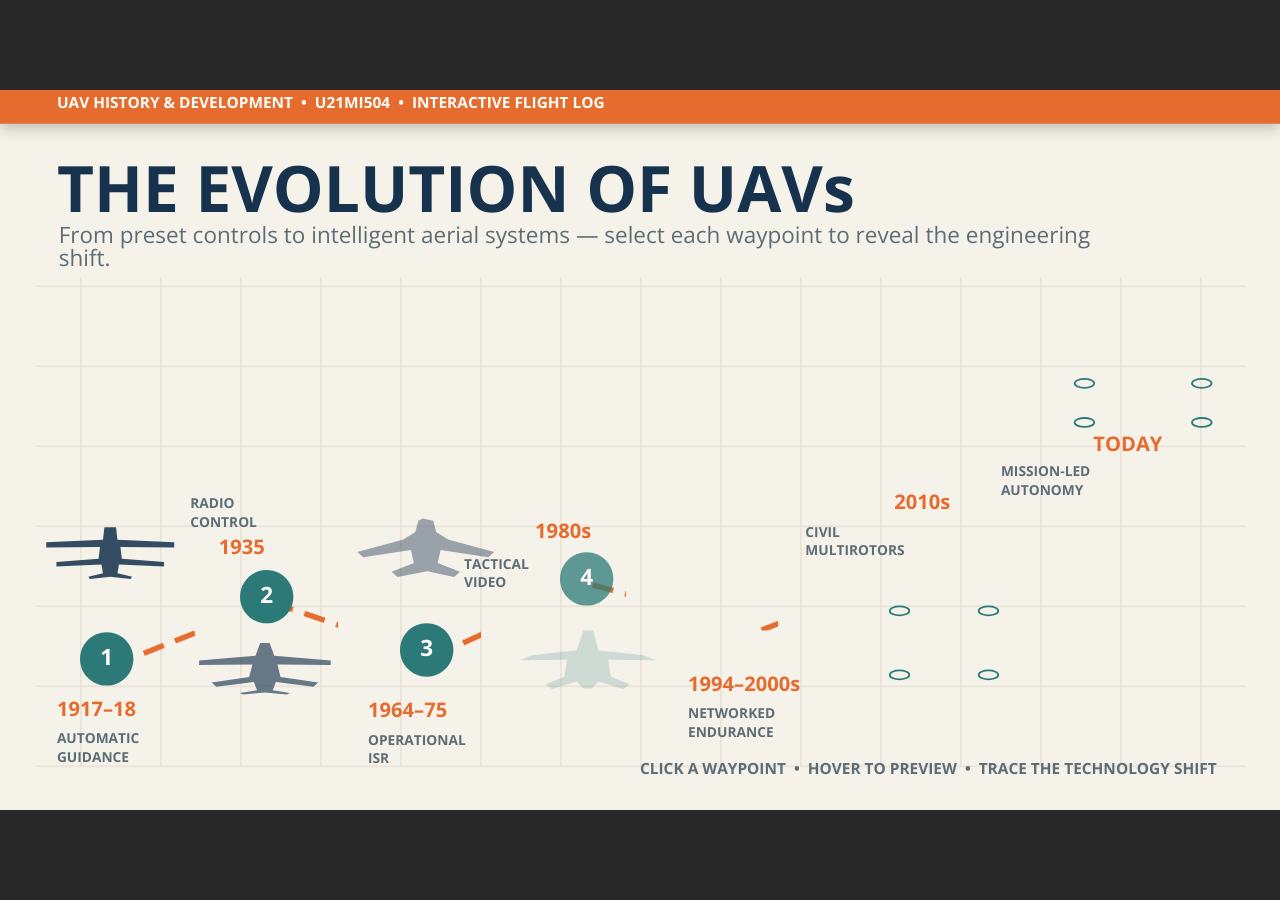
==== commit 572d47ba: "Add GA4 tracking to course launch pages" ====
--- a/modules/01-uav-history/story.html
+++ b/modules/01-uav-history/story.html
@@ -1,7 +1,15 @@
 ﻿<!doctype html>
-<html lang="en-US">
-<head>
-  <meta charset="utf-8">
+<html lang="en-US">
+<head>
+  <!-- Google tag (gtag.js) -->
+  <script async src="https://www.googletagmanager.com/gtag/js?id=G-F1K2KMCRYR"></script>
+  <script>
+    window.dataLayer = window.dataLayer || [];
+    function gtag(){dataLayer.push(arguments);}
+    gtag('js', new Date());
+    gtag('config', 'G-F1K2KMCRYR');
+  </script>
+  <meta charset="utf-8">
   <!-- Created using Storyline 360 x64 - http://www.articulate.com  -->
   <!-- version: 3.122.37526.0 -->
   <title>UAV HISTORY &amp; DEVELOPMENT</title>
